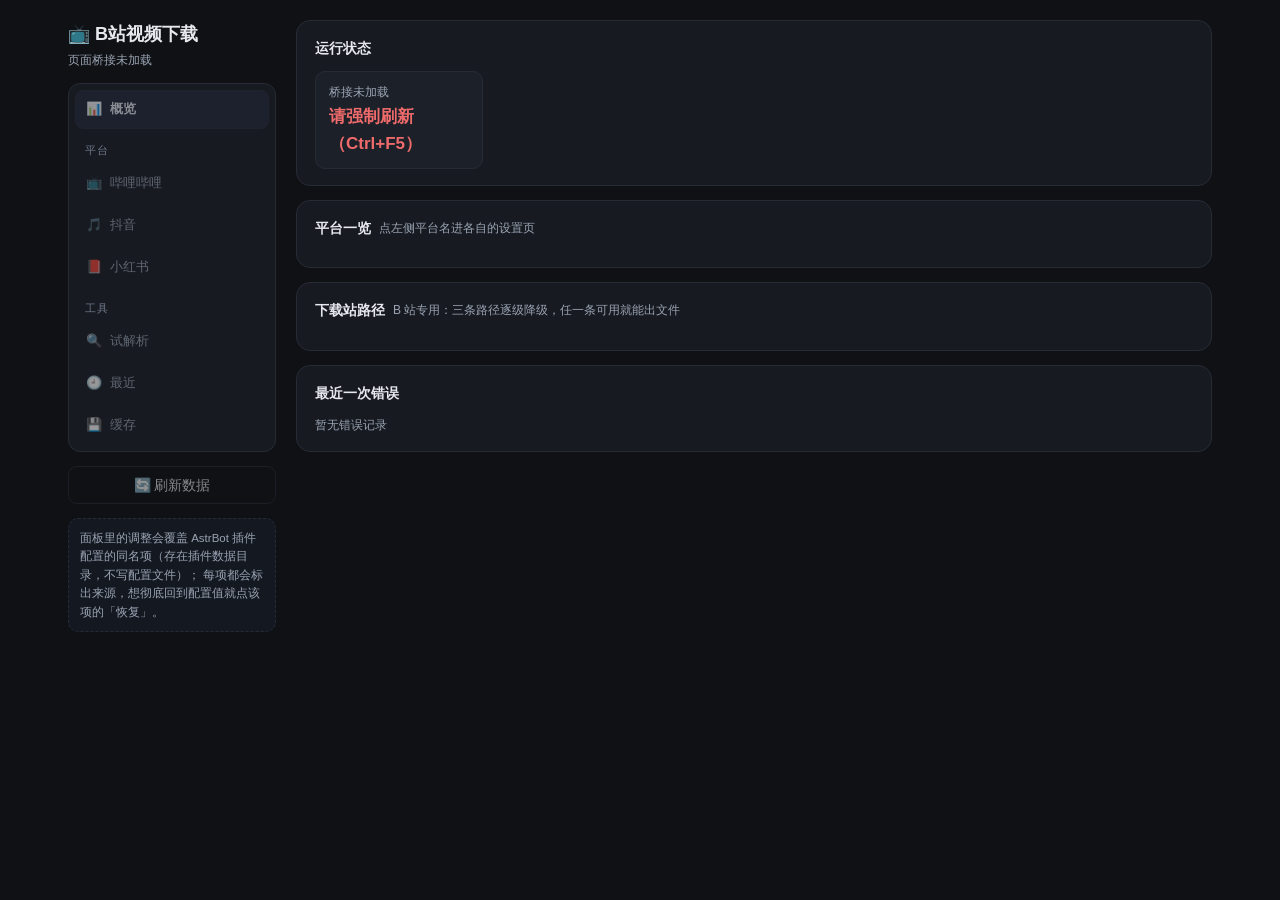
==== pages/panel/index.html @ 6a0dfe21 "feat: v0.3 多平台解析 + Web 面板 新增 - 平台层（core/platforms）：跨平台 MediaInfo/MediaRef 模型 + BasePlatform 契约，   平台" ====
<!doctype html>
<html lang="zh-CN">
<head>
  <meta charset="utf-8" />
  <meta name="viewport" content="width=device-width, initial-scale=1" />
  <title>B站视频下载</title>
  <link rel="stylesheet" href="./style.css" />
</head>
<body>
  <div class="shell">
    <aside class="side">
      <div class="brand">
        <h1>📺 B站视频下载</h1>
        <p class="sub" id="version">正在加载…</p>
      </div>

      <!-- 平台是左栏的一级入口：每进一个平台页，改的都是「这个平台」自己的东西 -->
      <nav class="nav" id="nav">
        <button type="button" class="nav-item on" data-tab="overview">📊 <span>概览</span></button>
        <div class="nav-label">平台</div>
        <button type="button" class="nav-item" data-tab="bilibili">📺 <span>哔哩哔哩</span><i class="dot" id="dotBilibili" hidden></i></button>
        <button type="button" class="nav-item" data-tab="douyin">🎵 <span>抖音</span><i class="dot" id="dotDouyin" hidden></i></button>
        <button type="button" class="nav-item" data-tab="xiaohongshu">📕 <span>小红书</span><i class="dot" id="dotXiaohongshu" hidden></i></button>
        <div class="nav-label">工具</div>
        <button type="button" class="nav-item" data-tab="probe">🔍 <span>试解析</span></button>
        <button type="button" class="nav-item" data-tab="history">🕘 <span>最近</span></button>
        <button type="button" class="nav-item" data-tab="cache">💾 <span>缓存</span></button>
      </nav>

      <div class="side-actions">
        <button id="refresh" class="ghost" type="button">🔄 刷新数据</button>
      </div>

      <p class="side-note">
        面板里的调整会覆盖 AstrBot 插件配置的同名项（存在插件数据目录，不写配置文件）；
        每项都会标出来源，想彻底回到配置值就点该项的「恢复」。
      </p>
    </aside>

    <main class="content">
      <!-- ── 概览 ─────────────────────────────────────────────── -->
      <section class="pane on" data-pane="overview">
        <section class="card">
          <h2>运行状态</h2>
          <div id="stats" class="grid"></div>
          <p class="hint" id="cardState"></p>
        </section>

        <section class="card">
          <h2>平台一览 <small>点左侧平台名进各自的设置页</small></h2>
          <div id="platformOverview" class="platform-grid"></div>
          <p class="hint" id="platformErrors"></p>
        </section>

        <section class="card">
          <h2>下载站路径 <small>B 站专用：三条路径逐级降级，任一条可用就能出文件</small></h2>
          <div id="attempts" class="attempts"></div>
        </section>

        <section class="card">
          <h2>最近一次错误</h2>
          <p class="hint" id="lastError">暂无错误记录</p>
        </section>
      </section>

      <!-- ── 哔哩哔哩 ─────────────────────────────────────────── -->
      <section class="pane" data-pane="bilibili">
        <section class="card" id="biliHead">
          <h2 class="card-title">
            <span>哔哩哔哩 <small id="biliCaps"></small></span>
            <label class="switch"><input type="checkbox" id="biliEnabled" /> <span>启用</span></label>
          </h2>
          <div class="kv" id="biliState"></div>
        </section>

        <section class="card">
          <h2 class="card-title">
            <span>登录 <small>扫码后自动写入 SESSDATA，用于读取字幕</small></span>
            <span class="badge" id="biliLoginBadge">检查中…</span>
          </h2>
          <p class="hint" id="biliLoginHint">不登录也能解析，只是 AI 总结只能靠标题/简介/热评推断。</p>

          <div class="login-row">
            <button id="biliQrStart" class="primary" type="button">📱 扫码登录</button>
            <button id="biliCheck" class="ghost" type="button">检测登录态</button>
            <button id="biliLogout" class="ghost danger" type="button">退出登录</button>
          </div>

          <div id="biliQrBox" class="qr-box" hidden>
            <div class="qr-frame"><img id="biliQrImg" alt="B站登录二维码" /></div>
            <div class="qr-side">
              <p class="qr-state" id="biliQrState">正在获取二维码…</p>
              <p class="hint" id="biliQrTip">用 <b>哔哩哔哩</b> App 扫一扫；二维码约 3 分钟有效。</p>
              <button id="biliQrCancel" class="ghost" type="button">取消</button>
            </div>
          </div>

          <details class="manual">
            <summary>或者手动填 SESSDATA</summary>
            <div class="field-row">
              <input id="biliSessdata" type="password" placeholder="粘贴 SESSDATA（留空则清除）" autocomplete="off" />
              <button id="biliSessdataSave" class="ghost" type="button">保存</button>
            </div>
            <p class="hint">浏览器 F12 → Application → Cookie → bilibili.com → SESSDATA。建议用小号。</p>
          </details>
        </section>

        <section class="card">
          <h2 class="card-title">
            <span>调整 <small>改完点保存，立刻生效</small></span>
            <button id="biliSave" class="primary" type="button">保存调整</button>
          </h2>
          <div class="tune" id="biliTune"></div>
        </section>
      </section>

      <!-- ── 抖音 ─────────────────────────────────────────────── -->
      <section class="pane" data-pane="douyin">
        <section class="card" id="dyHead">
          <h2 class="card-title">
            <span>抖音 <small id="dyCaps"></small></span>
            <label class="switch"><input type="checkbox" id="dyEnabled" /> <span>启用</span></label>
          </h2>
          <div class="kv" id="dyState"></div>
          <p class="hint">
            抖音要求 <code>a_bogus</code> 签名，插件只能读分享页里内嵌的数据——这份数据
            <b>时有时无</b>，拿到就正常解析，拿不到会回一句提示。填了下面的接口后会优先走它。
          </p>
        </section>

        <section class="card">
          <h2 class="card-title">
            <span>第三方解析接口 <small>可选</small></span>
            <span class="badge" id="dyApiBadge">检查中…</span>
          </h2>
          <div class="field-row">
            <input id="dyApi" type="text" placeholder="https://api.example.com/parse?url={url}" autocomplete="off" />
            <button id="dyApiSave" class="ghost" type="button">保存</button>
            <button id="dyApiTest" class="ghost" type="button">测试</button>
          </div>
          <p class="hint">
            接口需返回 JSON（含 <code>video_url</code> / <code>play_url</code> / <code>images</code> 之类常见键即可）。
            支持 <code>{url}</code> 占位符，不写则自动追加 <code>?url=</code>。留空表示不用第三方接口。
          </p>
        </section>

        <section class="card">
          <h2 class="card-title">
            <span>调整 <small>改完点保存，立刻生效</small></span>
            <button id="dySave" class="primary" type="button">保存调整</button>
          </h2>
          <div class="tune" id="dyTune"></div>
        </section>
      </section>

      <!-- ── 小红书 ───────────────────────────────────────────── -->
      <section class="pane" data-pane="xiaohongshu">
        <section class="card" id="xhsHead">
          <h2 class="card-title">
            <span>小红书 <small id="xhsCaps"></small></span>
            <label class="switch"><input type="checkbox" id="xhsEnabled" /> <span>启用</span></label>
          </h2>
          <div class="kv" id="xhsState"></div>
          <p class="hint">图文笔记会自动发图集（不占体积上限）；视频走与 B 站相同的下载链路。</p>
        </section>

        <section class="card">
          <h2 class="card-title">
            <span>Cookie <small>可选，能提高「需登录才可见」笔记的成功率</small></span>
            <span class="badge" id="xhsCookieBadge">检查中…</span>
          </h2>
          <div class="field-row">
            <input id="xhsCookie" type="password" placeholder="web_session=xxx; 其他 cookie 也一并粘上" autocomplete="off" />
            <button id="xhsCookieSave" class="ghost" type="button">保存</button>
            <button id="xhsCookieTest" class="ghost" type="button">测试</button>
          </div>
          <p class="hint">浏览器 F12 → Network → 任意 xiaohongshu.com 请求 → 复制整段 Cookie。</p>
        </section>

        <section class="card">
          <h2 class="card-title">
            <span>调整 <small>改完点保存，立刻生效</small></span>
            <button id="xhsSave" class="primary" type="button">保存调整</button>
          </h2>
          <div class="tune" id="xhsTune"></div>
        </section>
      </section>

      <!-- ── 试解析 ───────────────────────────────────────────── -->
      <section class="pane" data-pane="probe">
        <section class="card">
          <h2>试解析 <small>不会发到群里，也不占去重窗口</small></h2>
          <textarea id="probeInput" rows="3" placeholder="粘贴链接、BV 号或分享口令，例如 https://www.bilibili.com/video/BV1dwYE68ED2?p=2"></textarea>
          <div class="probe-actions">
            <label class="check"><input type="checkbox" id="probeSummary" checked /> 同时生成 AI 总结<small class="cost">花 1 次模型 token</small></label>
            <button id="probeBtn" class="primary" type="button">开始解析</button>
          </div>
          <p class="hint" id="probeHint">每次试解析都会真的请求一次站方接口，所以做了 5 秒限流。勾选「AI 总结」会调一次当前会话的模型（几百 token，走你自己的模型额度），只想看能不能解析就取消勾选。</p>
        </section>

        <section class="card" id="probeResult" hidden>
          <h2>解析结果 <small id="probeMs"></small></h2>
          <div class="probe-body">
            <div class="probe-info">
              <div id="probeMeta" class="kv"></div>
              <div id="probeSummaryBox" class="summary-box" hidden>
                <span class="summary-tag" id="probeBasis"></span>
                <p id="probeSummaryText"></p>
              </div>
              <p class="hint" id="probeNotes"></p>
            </div>
            <figure class="probe-card" id="probeCardBox" hidden>
              <img id="probeCard" alt="卡片预览" />
              <figcaption>实际发出的卡片</figcaption>
            </figure>
          </div>
        </section>
      </section>

      <!-- ── 最近 ─────────────────────────────────────────────── -->
      <section class="pane" data-pane="history">
        <section class="card">
          <h2 class="card-title">
            <span>最近解析 <small id="historyMeta"></small></span>
            <select id="historyPlatform">
              <option value="">全部平台</option>
            </select>
          </h2>
          <div id="historyList" class="history"></div>
        </section>
      </section>

      <!-- ── 缓存 ─────────────────────────────────────────────── -->
      <section class="pane" data-pane="cache">
        <section class="card">
          <h2 class="card-title">
            <span>接口缓存 <small>命中率越高，重复链接省下的请求越多</small></span>
            <button id="clearCache" class="ghost danger" type="button">清空缓存</button>
          </h2>
          <div id="caches" class="grid"></div>
          <p class="hint">缓存由各平台自己持有，插件重载或重启后自动清空。</p>
        </section>
      </section>
    </main>
  </div>

  <div id="toast" class="toast" hidden></div>

  <!-- AstrBot 会把这条路径替换成带 path token 的 bridge SDK（见 plugin_page_service.replace_bridge_url）。
       漏了它，window.AstrBotPluginView 就是 undefined，面板会整体退回「请升级 AstrBot」。
       而且它必须排在 app.js 之前：app.js 是同步脚本，执行时就要用到 bridge。 -->
  <script src="/api/plugin/page/bridge-sdk.js"></script>
  <script src="./app.js"></script>
</body>
</html>
---- pages/panel/style.css ----
/* B站视频下载 · 插件面板样式
   配色与版式对齐「群聊记忆」面板：深色底 + 卡片 + 左侧分栏，强调色换成 B 站粉。 */

:root {
  --bg: #0f1115;
  --card: #171a21;
  --card-2: #1c2029;
  --line: #262b36;
  --text: #e6e8ee;
  --muted: #9aa3b2;
  --accent: #fb7299;
  --blue: #6ea8fe;
  --ok: #63c48a;
  --warn: #e6b45f;
  --danger: #ef6b6b;
}

* { box-sizing: border-box; }

body {
  margin: 0;
  background: var(--bg);
  color: var(--text);
  font: 14px/1.6 -apple-system, "Segoe UI", "PingFang SC", "Microsoft YaHei", sans-serif;
}

/* ── 骨架：左侧分栏 + 右侧内容 ─────────────────────────────── */

.shell {
  display: grid;
  grid-template-columns: 208px minmax(0, 1fr);
  gap: 20px;
  max-width: 1180px;
  margin: 0 auto;
  padding: 20px 18px 64px;
  align-items: start;
}

.side {
  position: sticky;
  top: 20px;
  display: flex;
  flex-direction: column;
  gap: 14px;
  max-height: calc(100vh - 40px);
  overflow: auto;
}

.brand h1 { font-size: 18px; margin: 0 0 2px; }
.brand .sub { margin: 0; color: var(--muted); font-size: 12px; line-height: 1.5; }

.nav {
  display: flex;
  flex-direction: column;
  gap: 3px;
  background: var(--card);
  border: 1px solid var(--line);
  border-radius: 12px;
  padding: 6px;
}

.nav-item {
  display: flex;
  align-items: center;
  gap: 8px;
  width: 100%;
  text-align: left;
  background: transparent;
  border: 1px solid transparent;
  border-radius: 8px;
  padding: 8px 10px;
  font-size: 13px;
  color: var(--muted);
  cursor: pointer;
}
.nav-item:hover { color: var(--text); background: var(--card-2); }
.nav-item.on {
  color: var(--text);
  background: #232838;
  border-color: var(--line);
  font-weight: 600;
}
.nav-item span { flex: 1; }

.side-actions { display: flex; flex-direction: column; gap: 6px; }

.side-note {
  margin: 0;
  color: var(--muted);
  font-size: 11.5px;
  line-height: 1.6;
  padding: 10px 11px;
  background: #141821;
  border: 1px dashed var(--line);
  border-radius: 10px;
}

.content { min-width: 0; }
.pane { display: none; }
.pane.on { display: block; }

/* ── 卡片 ────────────────────────────────────────────────── */

.card {
  background: var(--card);
  border: 1px solid var(--line);
  border-radius: 14px;
  padding: 16px 18px;
  margin-bottom: 14px;
}
.card h2 {
  font-size: 14px;
  margin: 0 0 12px;
  font-weight: 600;
  display: flex;
  align-items: center;
  gap: 8px;
}
.card h2 small { color: var(--muted); font-weight: 400; font-size: 12px; }
.card-title { justify-content: space-between; }
.card-title > span { display: flex; align-items: baseline; gap: 8px; }

.grid {
  display: grid;
  grid-template-columns: repeat(auto-fill, minmax(148px, 1fr));
  gap: 10px;
}

.stat {
  background: var(--card-2);
  border: 1px solid var(--line);
  border-radius: 10px;
  padding: 11px 13px;
}
.stat span { display: block; color: var(--muted); font-size: 12px; }
.stat b { font-size: 17px; font-weight: 600; }
.stat.ok b { color: var(--ok); }
.stat.warn b { color: var(--warn); }
.stat.bad b { color: var(--danger); }

.hint { color: var(--muted); font-size: 12px; margin: 10px 0 0; }
.hint:empty { display: none; }
.hint.err { color: var(--danger); }

/* ── 表单控件 ────────────────────────────────────────────── */

button {
  font: inherit;
  cursor: pointer;
  border-radius: 9px;
  border: 1px solid var(--line);
  background: var(--card-2);
  color: var(--text);
  padding: 7px 12px;
  transition: border-color .15s, background .15s;
}
button:hover:not(:disabled) { border-color: #3a4152; background: #212734; }
button:disabled { opacity: .55; cursor: not-allowed; }
button.primary {
  background: linear-gradient(180deg, #fb7299, #e45c86);
  border-color: #e45c86;
  color: #fff;
  font-weight: 600;
}
button.primary:hover:not(:disabled) { background: linear-gradient(180deg, #ff85a7, #e9648c); }
button.ghost { background: transparent; }
button.danger { color: var(--danger); border-color: #3a2a2e; }
button.danger:hover:not(:disabled) { background: #2a1d21; border-color: #57343c; }

textarea, input[type="text"], select {
  width: 100%;
  background: #12151c;
  border: 1px solid var(--line);
  border-radius: 9px;
  color: var(--text);
  font: inherit;
  padding: 9px 11px;
  resize: vertical;
}
textarea:focus, input:focus, select:focus { outline: none; border-color: var(--accent); }
select { width: auto; padding: 5px 9px; font-size: 12px; }

.check { display: inline-flex; align-items: center; gap: 6px; color: var(--muted); font-size: 12.5px; }
.check input { accent-color: var(--accent); }
/* 勾选项后面挂一句成本提示（如「花 1 次模型 token」），弱化到不抢视线 */
.check .cost {
  color: var(--warn);
  font-size: 11.5px;
  padding: 0 5px;
  border: 1px solid rgba(230, 180, 95, .35);
  border-radius: 999px;
  line-height: 1.5;
}

/* ── 键值表（配置摘要 / 解析结果） ───────────────────────── */

.kv { display: grid; grid-template-columns: repeat(auto-fill, minmax(210px, 1fr)); gap: 6px 18px; }
.kv .row {
  display: flex;
  gap: 8px;
  align-items: baseline;
  font-size: 12.5px;
  padding: 3px 0;
  border-bottom: 1px dashed #1f242e;
}
.kv .row k { color: var(--muted); flex: 0 0 auto; min-width: 88px; }
.kv .row v { color: var(--text); word-break: break-all; }
.kv .row v.ok { color: var(--ok); }
.kv .row v.bad { color: var(--danger); }

/* ── 下载站路径 ─────────────────────────────────────────── */

.attempts { display: grid; grid-template-columns: repeat(auto-fill, minmax(180px, 1fr)); gap: 10px; }
.attempt {
  background: var(--card-2);
  border: 1px solid var(--line);
  border-left: 3px solid var(--line);
  border-radius: 10px;
  padding: 10px 12px;
}
.attempt.ok { border-left-color: var(--ok); }
.attempt.bad { border-left-color: var(--danger); }
.attempt.idle { opacity: .72; }
.attempt b { display: block; font-size: 13px; margin-bottom: 2px; }
.attempt span { color: var(--muted); font-size: 12px; }

/* ── 试解析 ──────────────────────────────────────────────── */

.probe-actions {
  display: flex;
  align-items: center;
  justify-content: space-between;
  gap: 12px;
  margin-top: 10px;
}

.probe-body { display: grid; grid-template-columns: minmax(0, 1fr) 292px; gap: 18px; align-items: start; }
.probe-card { margin: 0; }
.probe-card img {
  width: 100%;
  border-radius: 10px;
  border: 1px solid var(--line);
  display: block;
}
.probe-card figcaption { color: var(--muted); font-size: 11.5px; margin-top: 6px; text-align: center; }

.summary-box {
  margin-top: 12px;
  padding: 11px 13px;
  background: #141821;
  border: 1px solid var(--line);
  border-radius: 10px;
}
.summary-tag {
  display: inline-block;
  font-size: 11px;
  color: var(--accent);
  border: 1px solid #4a2b36;
  background: #241a20;
  border-radius: 6px;
  padding: 1px 7px;
  margin-bottom: 6px;
}
.summary-tag:empty { display: none; }
.summary-box p { margin: 0; font-size: 13px; line-height: 1.75; white-space: pre-wrap; }

/* ── 最近解析 ────────────────────────────────────────────── */

.history { display: flex; flex-direction: column; gap: 6px; }
.history-row {
  display: grid;
  grid-template-columns: 74px 96px minmax(0, 1fr) 92px 64px;
  gap: 10px;
  align-items: center;
  padding: 8px 10px;
  background: var(--card-2);
  border: 1px solid var(--line);
  border-radius: 9px;
  font-size: 12.5px;
}
.history-row.fail { border-left: 3px solid var(--danger); }
.history-row.ok { border-left: 3px solid #2c5741; }
.history-row time { color: var(--muted); font-variant-numeric: tabular-nums; }
.history-row .plat {
  color: var(--blue);
  overflow: hidden;
  text-overflow: ellipsis;
  white-space: nowrap;
}
.history-row .title { overflow: hidden; text-overflow: ellipsis; white-space: nowrap; }
.history-row .title i { color: var(--muted); font-style: normal; }
.history-row .ms { color: var(--muted); text-align: right; font-variant-numeric: tabular-nums; }
.history-row .flag { text-align: right; font-size: 11.5px; }
.history-row .flag.ok { color: var(--ok); }
.history-row .flag.bad { color: var(--danger); }
.history-empty { color: var(--muted); font-size: 12.5px; padding: 8px 2px; }

/* ── 平台与凭据 ─────────────────────────────────────────── */

.platform-grid { display: grid; grid-template-columns: repeat(auto-fill, minmax(320px, 1fr)); gap: 12px; }

.platform {
  background: var(--card-2);
  border: 1px solid var(--line);
  border-radius: 12px;
  padding: 13px 14px;
}
.platform.off { opacity: .68; }
.platform-head { display: flex; align-items: center; justify-content: space-between; gap: 8px; }
.platform-head b { font-size: 14px; }
.platform .caps { display: flex; flex-wrap: wrap; gap: 4px; margin: 7px 0; }
.platform .cap {
  font-size: 11px;
  color: var(--muted);
  border: 1px solid var(--line);
  border-radius: 5px;
  padding: 0 5px;
}
.platform .state { font-size: 12px; }
.platform .state.on { color: var(--ok); }
.platform .state.off { color: var(--muted); }
.platform .state.bad { color: var(--danger); }

.cred-note {
  margin: 0 0 10px;
  color: var(--muted);
  font-size: 11.5px;
  line-height: 1.55;
  padding: 7px 9px;
  background: #141821;
  border-radius: 8px;
}

.cred { display: flex; flex-direction: column; gap: 6px; margin-top: 8px; }
.cred label { font-size: 12px; color: var(--muted); }
.cred label em {
  font-style: normal;
  color: #6c7482;
  margin-left: 4px;
  font-size: 11px;
}
.cred label em.set { color: var(--ok); }
.cred input {
  background: #12151c;
  border: 1px solid var(--line);
  border-radius: 8px;
  color: var(--text);
  font: inherit;
  font-size: 12.5px;
  padding: 7px 10px;
  width: 100%;
}
.cred input:focus { outline: none; border-color: var(--accent); }
.cred-actions { display: flex; gap: 6px; }
.cred-actions button { font-size: 12px; padding: 5px 10px; }
.cred-result { margin: 0; font-size: 11.5px; color: var(--muted); }
.cred-result:empty { display: none; }
.cred-result.ok { color: var(--ok); }
.cred-result.err { color: var(--danger); }

/* ── toast ───────────────────────────────────────────────── */

.toast {
  position: fixed;
  left: 50%;
  bottom: 26px;
  transform: translateX(-50%);
  background: #232a38;
  border: 1px solid #38415396;
  color: var(--text);
  padding: 9px 16px;
  border-radius: 10px;
  font-size: 13px;
  box-shadow: 0 8px 24px #00000066;
  z-index: 20;
}

/* ── 窄屏 ────────────────────────────────────────────────── */

@media (max-width: 860px) {
  .shell { grid-template-columns: minmax(0, 1fr); }
  .side { position: static; max-height: none; }
  .nav { flex-direction: row; overflow-x: auto; }
  .nav-item { width: auto; white-space: nowrap; }
  .probe-body { grid-template-columns: minmax(0, 1fr); }
  .history-row { grid-template-columns: 62px minmax(0, 1fr) 60px; }
  .history-row .plat, .history-row .ms { display: none; }
}

/* ── 左栏分组标题 & 未启用标记 ───────────────────────────── */

.nav-label {
  margin: 10px 0 2px;
  padding: 0 10px;
  font-size: 11px;
  letter-spacing: .08em;
  color: #6f7889;
}
.nav-item .dot {
  width: 6px;
  height: 6px;
  margin-left: auto;
  border-radius: 50%;
  background: var(--muted);
  opacity: .55;
}

/* 平台卡在概览里是按钮（可点击跳转），这里重置掉按钮的默认外观 */
button.platform {
  width: 100%;
  text-align: left;
  font: inherit;
  color: inherit;
  cursor: pointer;
}
button.platform:hover { border-color: var(--accent); }
.platform .state.on { color: var(--ok); }
.platform .state.off { color: var(--muted); }

/* ── 平台页：启用开关 / 徽章 ─────────────────────────────── */

.switch {
  display: inline-flex;
  align-items: center;
  gap: 6px;
  font-size: 12.5px;
  color: var(--muted);
  cursor: pointer;
  user-select: none;
}
.switch input { accent-color: var(--accent); }

.badge {
  font-size: 11.5px;
  color: var(--muted);
  border: 1px solid var(--line);
  border-radius: 999px;
  padding: 1px 9px;
  white-space: nowrap;
}
.badge.on { color: var(--ok); border-color: #2f4a3c; background: #16241d; }

/* ── 登录区 ─────────────────────────────────────────────── */

.login-row { display: flex; flex-wrap: wrap; gap: 8px; margin: 10px 0 4px; }

.qr-box {
  display: flex;
  gap: 16px;
  align-items: center;
  margin-top: 12px;
  padding: 14px;
  background: var(--card-2);
  border: 1px solid var(--line);
  border-radius: 12px;
}
.qr-frame {
  flex: none;
  background: #fff;
  padding: 8px;
  border-radius: 10px;
  line-height: 0;
}
.qr-frame img { width: 156px; height: 156px; display: block; }
.qr-side { min-width: 0; }
.qr-state { margin: 0 0 6px; font-size: 13px; font-weight: 600; }
.qr-side .hint { margin: 0 0 10px; }

.manual { margin-top: 14px; }
.manual summary {
  cursor: pointer;
  font-size: 12.5px;
  color: var(--muted);
}
.manual summary:hover { color: var(--text); }
.manual .field-row { margin-top: 8px; }

.field-row { display: flex; gap: 8px; align-items: center; }
.field-row input { flex: 1; min-width: 0; }
.field-row button { flex: none; }

/* ── 调整项 ─────────────────────────────────────────────── */

.tune { display: flex; flex-direction: column; }
.tune-row {
  display: flex;
  align-items: center;
  justify-content: space-between;
  gap: 14px;
  padding: 9px 2px;
  border-bottom: 1px solid var(--line);
}
.tune-row:last-child { border-bottom: 0; }
.tune-label { font-size: 13px; }
.tune-label i { color: var(--muted); font-style: normal; font-size: 11.5px; }
.tune-ctl { display: flex; align-items: center; gap: 8px; flex: none; }
.tune-ctl input[type="number"] { width: 92px; }
.tune-ctl input[type="checkbox"] { width: 16px; height: 16px; accent-color: var(--accent); }

.src {
  font-size: 10.5px;
  padding: 0 6px;
  border-radius: 4px;
  border: 1px solid var(--line);
  color: var(--muted);
}
.src.panel { color: var(--accent); border-color: #5a3040; }
.src.config { color: #7f8899; }

.mini {
  font-size: 11px;
  padding: 1px 7px;
  background: transparent;
  color: var(--muted);
  border: 1px solid var(--line);
  border-radius: 5px;
  cursor: pointer;
}
.mini:hover { color: var(--text); border-color: var(--muted); }

@media (max-width: 720px) {
  .shell { grid-template-columns: 1fr; }
  .side { position: static; max-height: none; }
  .qr-box { flex-direction: column; align-items: flex-start; }
}
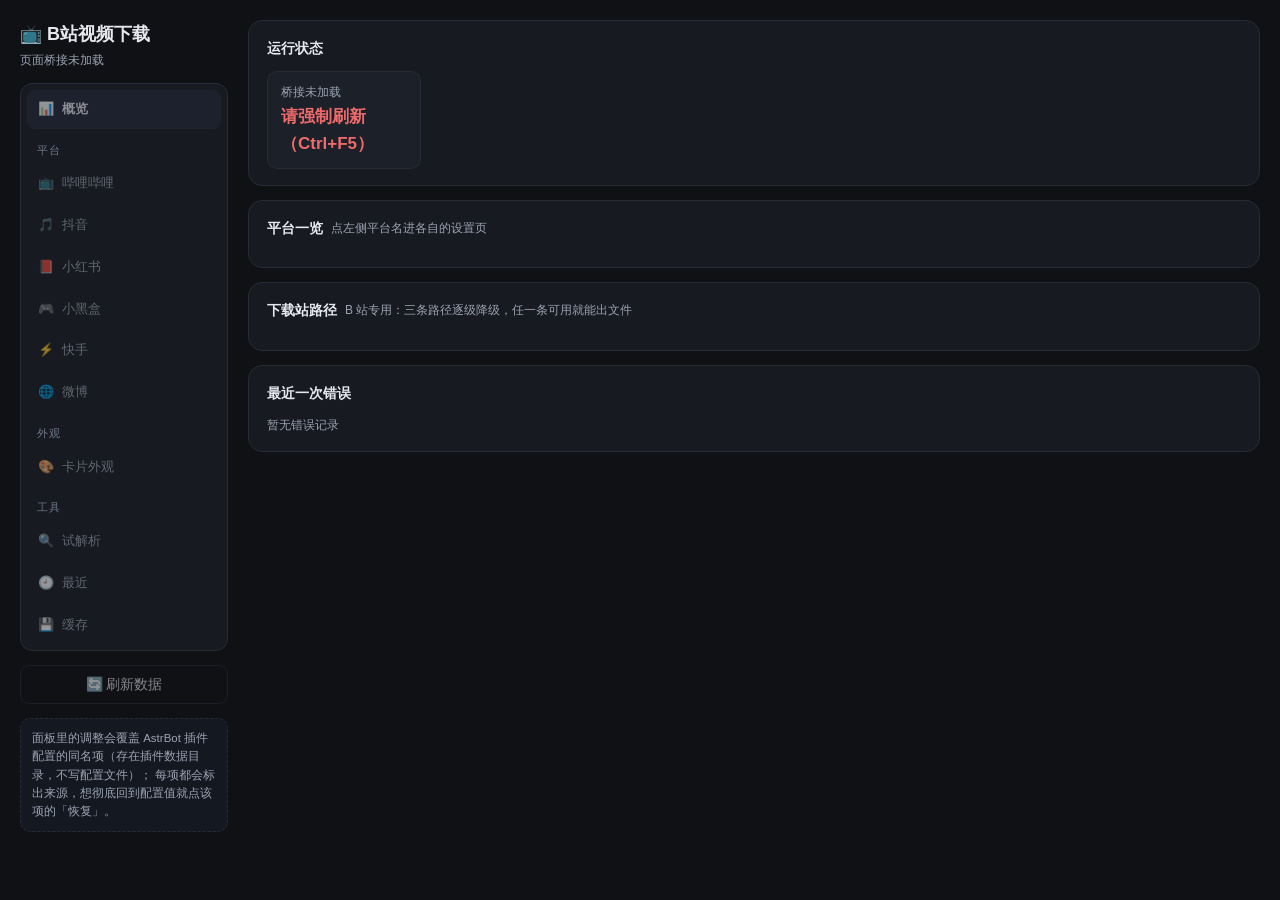
==== commit 5dd7cf53: "feat: 1.6.0 六平台解析（新增快手/微博/小黑盒，B 站支持动态图文） - 新增快手、微博两个平台；小黑盒改用移动通道签名，不再需要 Cookie - B 站支持动态图文（t.bilibil" ====
--- a/pages/panel/index.html
+++ b/pages/panel/index.html
@@ -21,6 +21,11 @@
         <button type="button" class="nav-item" data-tab="bilibili">📺 <span>哔哩哔哩</span><i class="dot" id="dotBilibili" hidden></i></button>
         <button type="button" class="nav-item" data-tab="douyin">🎵 <span>抖音</span><i class="dot" id="dotDouyin" hidden></i></button>
         <button type="button" class="nav-item" data-tab="xiaohongshu">📕 <span>小红书</span><i class="dot" id="dotXiaohongshu" hidden></i></button>
+        <button type="button" class="nav-item" data-tab="heybox">🎮 <span>小黑盒</span><i class="dot" id="dotHeybox" hidden></i></button>
+        <button type="button" class="nav-item" data-tab="kuaishou">⚡ <span>快手</span><i class="dot" id="dotKuaishou" hidden></i></button>
+        <button type="button" class="nav-item" data-tab="weibo">🌐 <span>微博</span><i class="dot" id="dotWeibo" hidden></i></button>
+        <div class="nav-label">外观</div>
+        <button type="button" class="nav-item" data-tab="appearance">🎨 <span>卡片外观</span></button>
         <div class="nav-label">工具</div>
         <button type="button" class="nav-item" data-tab="probe">🔍 <span>试解析</span></button>
         <button type="button" class="nav-item" data-tab="history">🕘 <span>最近</span></button>
@@ -61,6 +66,8 @@
           <h2>最近一次错误</h2>
           <p class="hint" id="lastError">暂无错误记录</p>
         </section>
+
+
       </section>
 
       <!-- ── 哔哩哔哩 ─────────────────────────────────────────── -->
@@ -187,6 +194,148 @@
       </section>
 
       <!-- ── 试解析 ───────────────────────────────────────────── -->
+      <!-- ── 小黑盒 ───────────────────────────────────────────── -->
+      <section class="pane" data-pane="heybox">
+        <section class="card" id="hbHead">
+          <h2 class="card-title">
+            <span>小黑盒 <small id="hbCaps"></small></span>
+            <label class="switch"><input type="checkbox" id="hbEnabled" /> <span>启用</span></label>
+          </h2>
+          <div class="kv" id="hbState"></div>
+          <p class="hint">
+            走移动端通道签名，<b>不需要 Cookie</b> 也能拿视频直链和正文。图集帖的图片接口暂未开放，
+            这类帖子只能出文字卡片。
+          </p>
+        </section>
+
+        <section class="card">
+          <h2 class="card-title">
+            <span>Cookie <small>可选</small></span>
+            <span class="badge" id="hbCookieBadge">检查中…</span>
+          </h2>
+          <div class="field-row">
+            <input id="hbCookie" type="password" placeholder="粘贴整段 Cookie（留空则清除）"
+                   autocomplete="off" />
+            <button id="hbCookieSave" class="ghost" type="button">保存</button>
+          </div>
+          <p class="hint">
+            浏览器登录小黑盒 → F12 → Network → 任意请求 → 复制完整 Cookie。填了能提高通过率，
+            不填也能解析视频与文字帖。建议用小号。
+          </p>
+        </section>
+      </section>
+
+      <!-- ── 快手 ─────────────────────────────────────────────── -->
+      <section class="pane" data-pane="kuaishou">
+        <section class="card" id="ksHead">
+          <h2 class="card-title">
+            <span>快手 <small id="ksCaps"></small></span>
+            <label class="switch"><input type="checkbox" id="ksEnabled" /> <span>启用</span></label>
+          </h2>
+          <div class="kv" id="ksState"></div>
+          <p class="hint">
+            短链会先 302 到作品页，再从 <code>window.INIT_STATE</code> 里取数据，不需要 Cookie。
+            支持视频与图集；长视频入口会自动改写成标准作品页。
+          </p>
+        </section>
+      </section>
+
+      <!-- ── 微博 ─────────────────────────────────────────────── -->
+      <section class="pane" data-pane="weibo">
+        <section class="card" id="wbHead">
+          <h2 class="card-title">
+            <span>微博 <small id="wbCaps"></small></span>
+            <label class="switch"><input type="checkbox" id="wbEnabled" /> <span>启用</span></label>
+          </h2>
+          <div class="kv" id="wbState"></div>
+          <p class="hint">
+            走 <code>m.weibo.cn</code> 的接口，会自动领一份访客身份（完全匿名的请求会被 403）。
+            支持 <code>m.weibo.cn/status/…</code>、<code>weibo.com/&lt;uid&gt;/&lt;mid&gt;</code>、
+            <code>video.weibo.com/show?fid=…</code> 这几种链接。纯文字微博没有可下载的媒体。
+          </p>
+        </section>
+      </section>
+
+      <!-- ── 卡片外观 ─────────────────────────────────────────── -->
+      <section class="pane" data-pane="appearance">
+        <section class="card">
+          <h2 class="card-title">
+            <span>卡片外观 <small>改哪一项，下面都会立刻重新渲染</small></span>
+            <button id="lookSave" class="primary" type="button">保存外观</button>
+          </h2>
+
+          <div class="look-grid">
+            <div class="look-controls">
+            <div class="look-field">
+              <label>主题</label>
+              <div class="seg" id="lookTheme">
+                <button type="button" data-theme="light" class="on">浅色</button>
+                <button type="button" data-theme="dark">深色</button>
+              </div>
+            </div>
+
+            <div class="look-field">
+              <label for="lookAccentText">强调色</label>
+              <div class="color-row">
+                <input id="lookAccent" type="color" value="#00AEEC" aria-label="选择强调色" />
+                <input id="lookAccentText" type="text" value="#00AEEC" maxlength="7"
+                       spellcheck="false" autocomplete="off" placeholder="#00AEEC" />
+              </div>
+            </div>
+
+            <div class="look-field">
+              <label>版式</label>
+              <div class="seg" id="lookLayout">
+                <button type="button" data-layout="standard" class="on">标准</button>
+                <button type="button" data-layout="compact">紧凑</button>
+              </div>
+            </div>
+
+            <div class="look-field">
+              <label for="lookWidth">宽度 <b id="lookWidthValue">760</b> px</label>
+              <input id="lookWidth" type="range" min="560" max="1000" step="20" value="760" />
+            </div>
+
+            <div class="look-field">
+              <label for="lookRadius">圆角 <b id="lookRadiusValue">10</b> px</label>
+              <input id="lookRadius" type="range" min="0" max="24" step="2" value="10" />
+            </div>
+
+            <div class="look-field">
+              <label for="lookWatermark">底部署名</label>
+              <input id="lookWatermark" type="text" maxlength="40"
+                     placeholder="留空则不显示，例如「由 XX 解析」" autocomplete="off" />
+            </div>
+
+            <div class="look-field look-span">
+              <label>显示内容</label>
+              <div class="look-switches">
+                <label class="check"><input id="lookCover" type="checkbox" checked /><span>封面</span></label>
+                <label class="check"><input id="lookTime" type="checkbox" checked /><span>发布时间</span></label>
+                <label class="check"><input id="lookStats" type="checkbox" checked /><span>数据条</span></label>
+                <label class="check"><input id="lookBrand" type="checkbox" checked /><span>平台角标</span></label>
+                <label class="check"><input id="lookQr" type="checkbox" /><span>二维码</span></label>
+              </div>
+            </div>
+          </div>
+
+            <div class="look-preview">
+              <div class="look-preview-head">
+                <span>实时预览 <i>示例数据，不联网、不产生解析记录</i></span>
+                <span class="look-head-actions">
+                  <button id="lookRefresh" class="ghost mini" type="button">刷新</button>
+                </span>
+              </div>
+              <div class="look-frame" id="lookFrameWrap">
+                <div id="lookPreviewHost"></div>
+              </div>
+              <div class="look-status" id="lookStatus">主题 light · 版式 标准 · 宽度 760px · 圆角 10px</div>
+            </div>
+          </div>
+
+        </section>
+      </section>
+
       <section class="pane" data-pane="probe">
         <section class="card">
           <h2>试解析 <small>不会发到群里，也不占去重窗口</small></h2>
--- a/pages/panel/style.css
+++ b/pages/panel/style.css
@@ -17,8 +17,16 @@
 
 * { box-sizing: border-box; }
 
+/* html 也铺底色：AstrBot 的插件 iframe 高度随内容自适应，
+   body 不够高时下半截会露出宿主页面的颜色，看起来像面板被截断 */
+html {
+  min-height: 100%;
+  background: var(--bg);
+}
+
 body {
   margin: 0;
+  min-height: 860px;
   background: var(--bg);
   color: var(--text);
   font: 14px/1.6 -apple-system, "Segoe UI", "PingFang SC", "Microsoft YaHei", sans-serif;
@@ -30,9 +38,11 @@
   display: grid;
   grid-template-columns: 208px minmax(0, 1fr);
   gap: 20px;
-  max-width: 1180px;
-  margin: 0 auto;
-  padding: 20px 18px 64px;
+  /* 不再卡 1180 居中：宿主给多宽就用多宽，宽屏下左右不会空出两条黑边 */
+  max-width: none;
+  min-height: 860px;
+  margin: 0;
+  padding: 20px 20px 32px;
   align-items: start;
 }
 
@@ -96,6 +106,8 @@
 }
 
 .content { min-width: 0; }
+
+
 .pane { display: none; }
 .pane.on { display: block; }
 
@@ -278,6 +290,19 @@
   border-radius: 9px;
   font-size: 12.5px;
 }
+/* AI 总结单独占一行，最多两行，避免长总结把列表撑开 */
+.history-row .hist-summary {
+  grid-column: 1 / -1;
+  color: var(--muted);
+  font-size: 11.5px;
+  line-height: 1.55;
+  padding-top: 2px;
+  display: -webkit-box;
+  -webkit-box-orient: vertical;
+  -webkit-line-clamp: 2;
+  overflow: hidden;
+}
+
 .history-row.fail { border-left: 3px solid var(--danger); }
 .history-row.ok { border-left: 3px solid #2c5741; }
 .history-row time { color: var(--muted); font-variant-numeric: tabular-nums; }
@@ -518,6 +543,153 @@
 }
 .mini:hover { color: var(--text); border-color: var(--muted); }
 
+/* ── 卡片外观页 ─────────────────────────────────────────── */
+
+/* 外观页不锁死高度：预览框贴合卡片实际高度，避免框里空出一大片棋盘。
+   内容本身不高（左栏控件 ~300、右栏预览 ~500），一屏放得下。 */
+.pane[data-pane="appearance"] > .card {
+  display: flex;
+  flex-direction: column;
+}
+
+/* 参照成熟面板的比例：控件与预览各占一半。
+   之前控件只有 204px、预览被拉得很宽，卡片按预览宽度排版就变成 1200+ 高，
+   页面一半都是空的。两栏等宽后卡片回到 560 左右，一屏放得下。 */
+.look-grid {
+  display: grid;
+  grid-template-columns: minmax(260px, 1fr) minmax(260px, 1.05fr);
+  gap: 16px;
+  align-items: start;
+  min-width: 0;
+}
+
+/* 缺了这几条，iframe 的固定宽度会把列顶开，clientWidth 变大，
+   缩放算错、卡片就被裁 */
+.look-grid > *,
+.look-preview,
+.look-frame {
+  min-width: 0;
+  min-height: 0;
+}
+
+.look-controls {
+  display: grid;
+  grid-template-columns: 1fr;
+  align-content: start;
+  gap: 10px;
+  min-width: 0;
+}
+
+.look-field > label {
+  display: block;
+  font-size: 12px;
+  color: var(--muted);
+  margin-bottom: 5px;
+}
+.look-field > label b { color: var(--text); font-weight: 600; }
+.look-field input[type="text"] { width: 100%; }
+.look-span { grid-column: 1 / -1; }
+
+.seg {
+  display: inline-flex;
+  gap: 3px;
+  padding: 3px;
+  background: var(--card-2);
+  border: 1px solid var(--line);
+  border-radius: 9px;
+}
+.seg button {
+  border: 0;
+  background: transparent;
+  color: var(--muted);
+  padding: 6px 16px;
+  border-radius: 7px;
+  cursor: pointer;
+  font: inherit;
+  font-size: 13px;
+}
+.seg button:hover { color: var(--text); }
+.seg button.on { background: var(--accent); color: #fff; }
+
+.color-row { display: flex; gap: 8px; align-items: center; }
+.color-row input[type="color"] {
+  width: 46px;
+  height: 34px;
+  padding: 3px;
+  border: 1px solid var(--line);
+  border-radius: 8px;
+  background: var(--card-2);
+  cursor: pointer;
+  flex: 0 0 auto;
+}
+.color-row input[type="text"] {
+  flex: 1 1 auto;
+  min-width: 0;
+  font-family: ui-monospace, Menlo, Consolas, monospace;
+  letter-spacing: 0.04em;
+}
+
+.look-field input[type="range"] { width: 100%; accent-color: var(--accent); }
+
+.look-switches { display: flex; flex-wrap: wrap; gap: 8px 20px; }
+.look-field .check {
+  display: flex;
+  align-items: center;
+  gap: 7px;
+  font-size: 13px;
+  color: var(--text);
+  cursor: pointer;
+}
+.look-field .check input { accent-color: var(--accent); }
+
+.look-preview {
+  display: flex;
+  flex-direction: column;
+  border: 1px solid var(--line);
+  border-radius: 12px;
+  overflow: hidden;
+  background: var(--card-2);
+}
+.look-preview-head {
+  display: flex;
+  align-items: center;
+  justify-content: space-between;
+  gap: 12px;
+  padding: 10px 14px;
+  border-bottom: 1px solid var(--line);
+  font-size: 13px;
+  color: var(--muted);
+}
+.look-preview-head i { font-style: normal; opacity: 0.75; margin-left: 8px; }
+.look-head-actions { display: flex; gap: 6px; flex: 0 0 auto; }
+
+/* 棋盘底：让浅色卡片在深色面板上也有边界感。
+   iframe 宽度 100%，高度由卡片内容决定（JS 写入），不做缩放。 */
+.look-frame {
+  padding: 12px;
+  overflow: hidden;
+  background-color: #0b0d12;
+  background-image:
+    linear-gradient(45deg, #101319 25%, transparent 25%, transparent 75%, #101319 75%),
+    linear-gradient(45deg, #101319 25%, transparent 25%, transparent 75%, #101319 75%);
+  background-size: 18px 18px;
+  background-position: 0 0, 9px 9px;
+}
+/* 卡片本体挂在 Shadow DOM 里：样式与面板隔离，高度由内容自然撑开 */
+#lookPreviewHost {
+  display: block;
+  width: 100%;
+  border-radius: 12px;
+  overflow: hidden;
+}
+
+.look-status {
+  padding: 9px 14px;
+  border-top: 1px solid var(--line);
+  font-size: 12px;
+  color: var(--muted);
+}
+
 @media (max-width: 720px) {
   .shell { grid-template-columns: 1fr; }
   .side { position: static; max-height: none; }
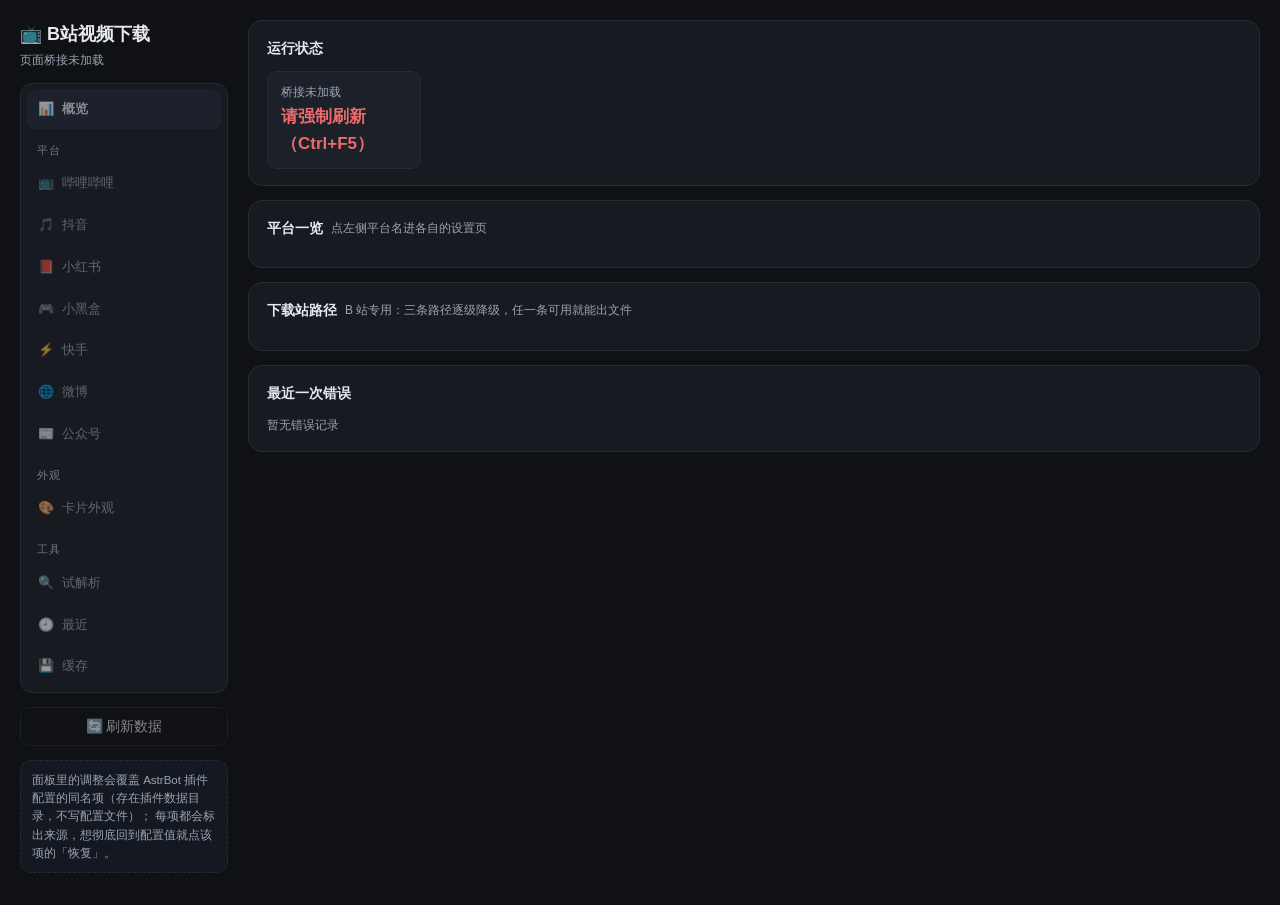
==== commit 9c110271: "feat: 1.2.0 新增公众号与 B 站专栏，卡片加署名水印 - 新增公众号平台（wechat）：文章页服务端渲染，抓 mp.weixin.qq.com/s/... 取正文与配图，   不需要 C" ====
--- a/pages/panel/index.html
+++ b/pages/panel/index.html
@@ -24,6 +24,7 @@
         <button type="button" class="nav-item" data-tab="heybox">🎮 <span>小黑盒</span><i class="dot" id="dotHeybox" hidden></i></button>
         <button type="button" class="nav-item" data-tab="kuaishou">⚡ <span>快手</span><i class="dot" id="dotKuaishou" hidden></i></button>
         <button type="button" class="nav-item" data-tab="weibo">🌐 <span>微博</span><i class="dot" id="dotWeibo" hidden></i></button>
+        <button type="button" class="nav-item" data-tab="wechat">📰 <span>公众号</span><i class="dot" id="dotWechat" hidden></i></button>
         <div class="nav-label">外观</div>
         <button type="button" class="nav-item" data-tab="appearance">🎨 <span>卡片外观</span></button>
         <div class="nav-label">工具</div>
@@ -252,6 +253,22 @@
             走 <code>m.weibo.cn</code> 的接口，会自动领一份访客身份（完全匿名的请求会被 403）。
             支持 <code>m.weibo.cn/status/…</code>、<code>weibo.com/&lt;uid&gt;/&lt;mid&gt;</code>、
             <code>video.weibo.com/show?fid=…</code> 这几种链接。纯文字微博没有可下载的媒体。
+          </p>
+        </section>
+      </section>
+
+      <!-- ── 公众号 ───────────────────────────────────────────── -->
+      <section class="pane" data-pane="wechat">
+        <section class="card" id="wxHead">
+          <h2 class="card-title">
+            <span>公众号 <small id="wxCaps"></small></span>
+            <label class="switch"><input type="checkbox" id="wxEnabled" /> <span>启用</span></label>
+          </h2>
+          <div class="kv" id="wxState"></div>
+          <p class="hint">
+            文章页是服务端渲染的，直接抓 <code>mp.weixin.qq.com/s/…</code> 取正文与配图，
+            <b>不需要 Cookie</b>。支持短链 <code>/s/&lt;短码&gt;</code> 和带
+            <code>__biz/mid/idx</code> 参数的长链。只处理图文，文章内嵌视频没有稳定直链。
           </p>
         </section>
       </section>
